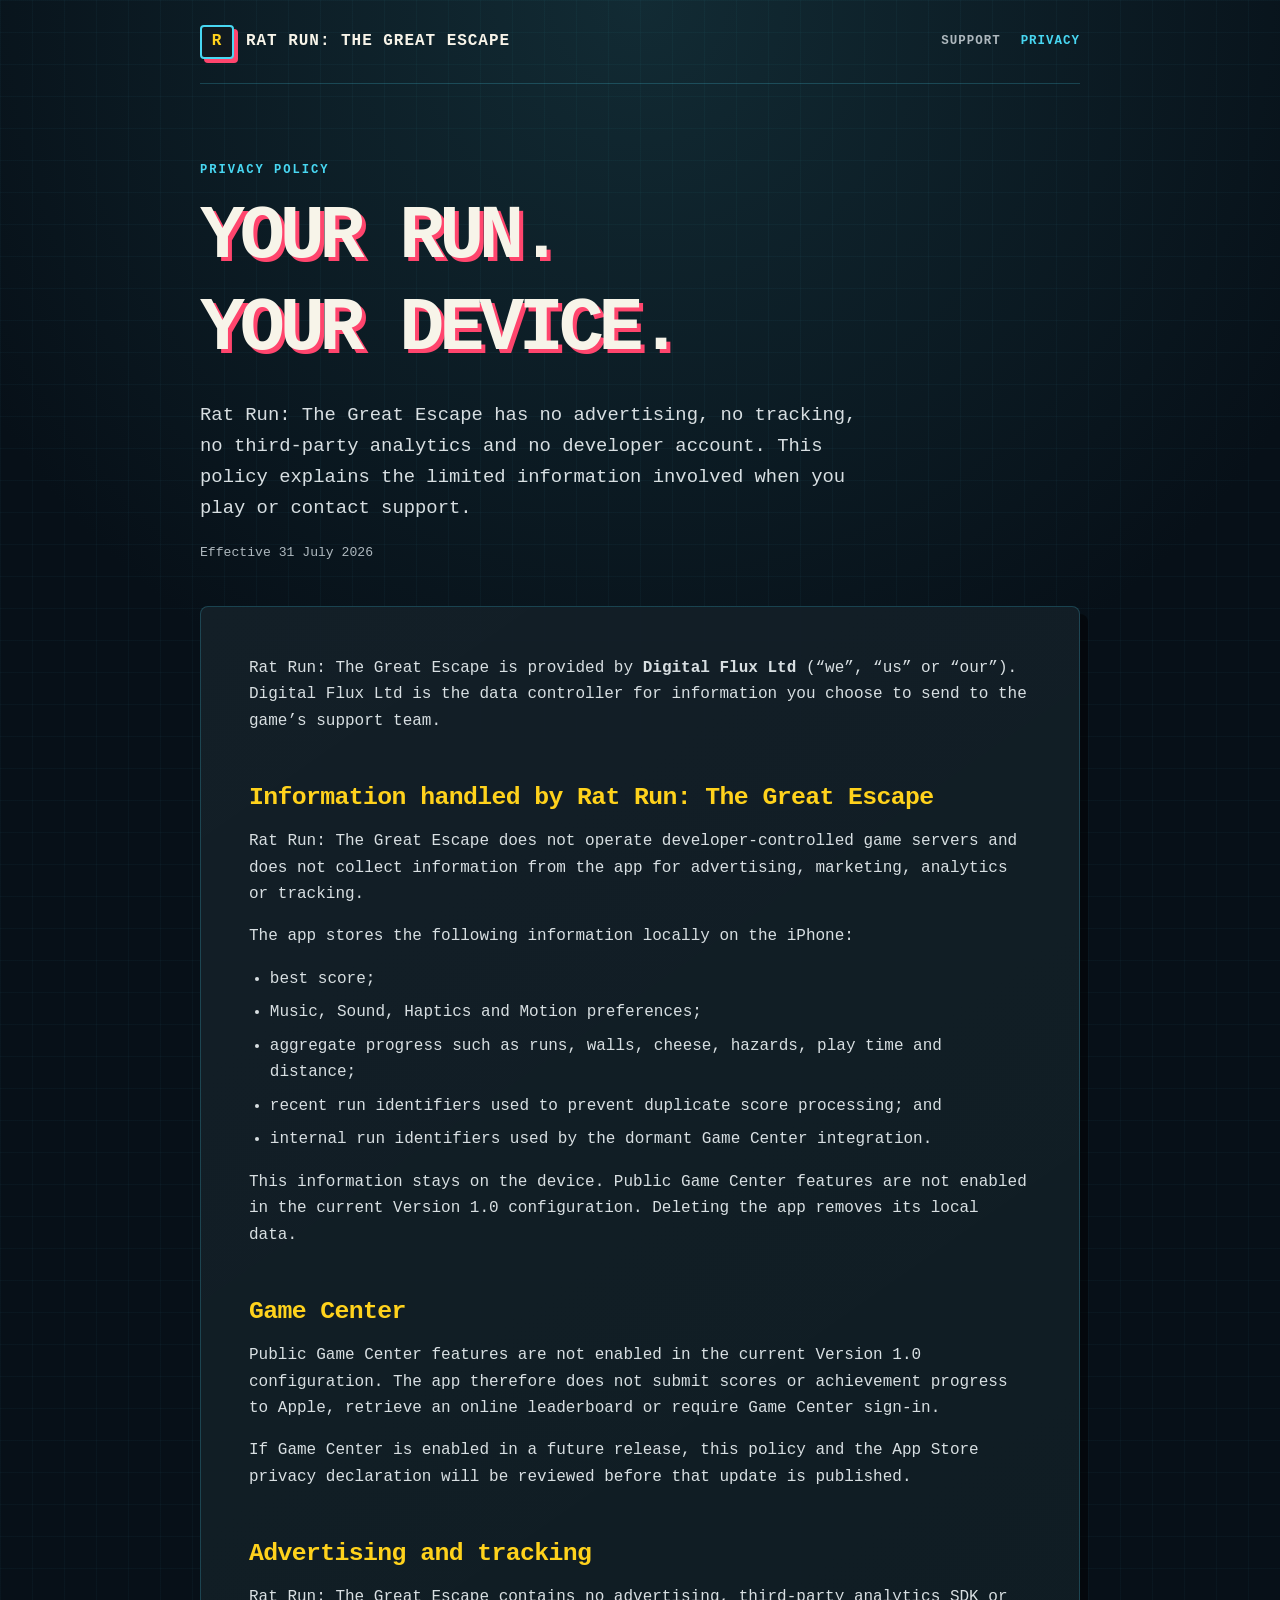
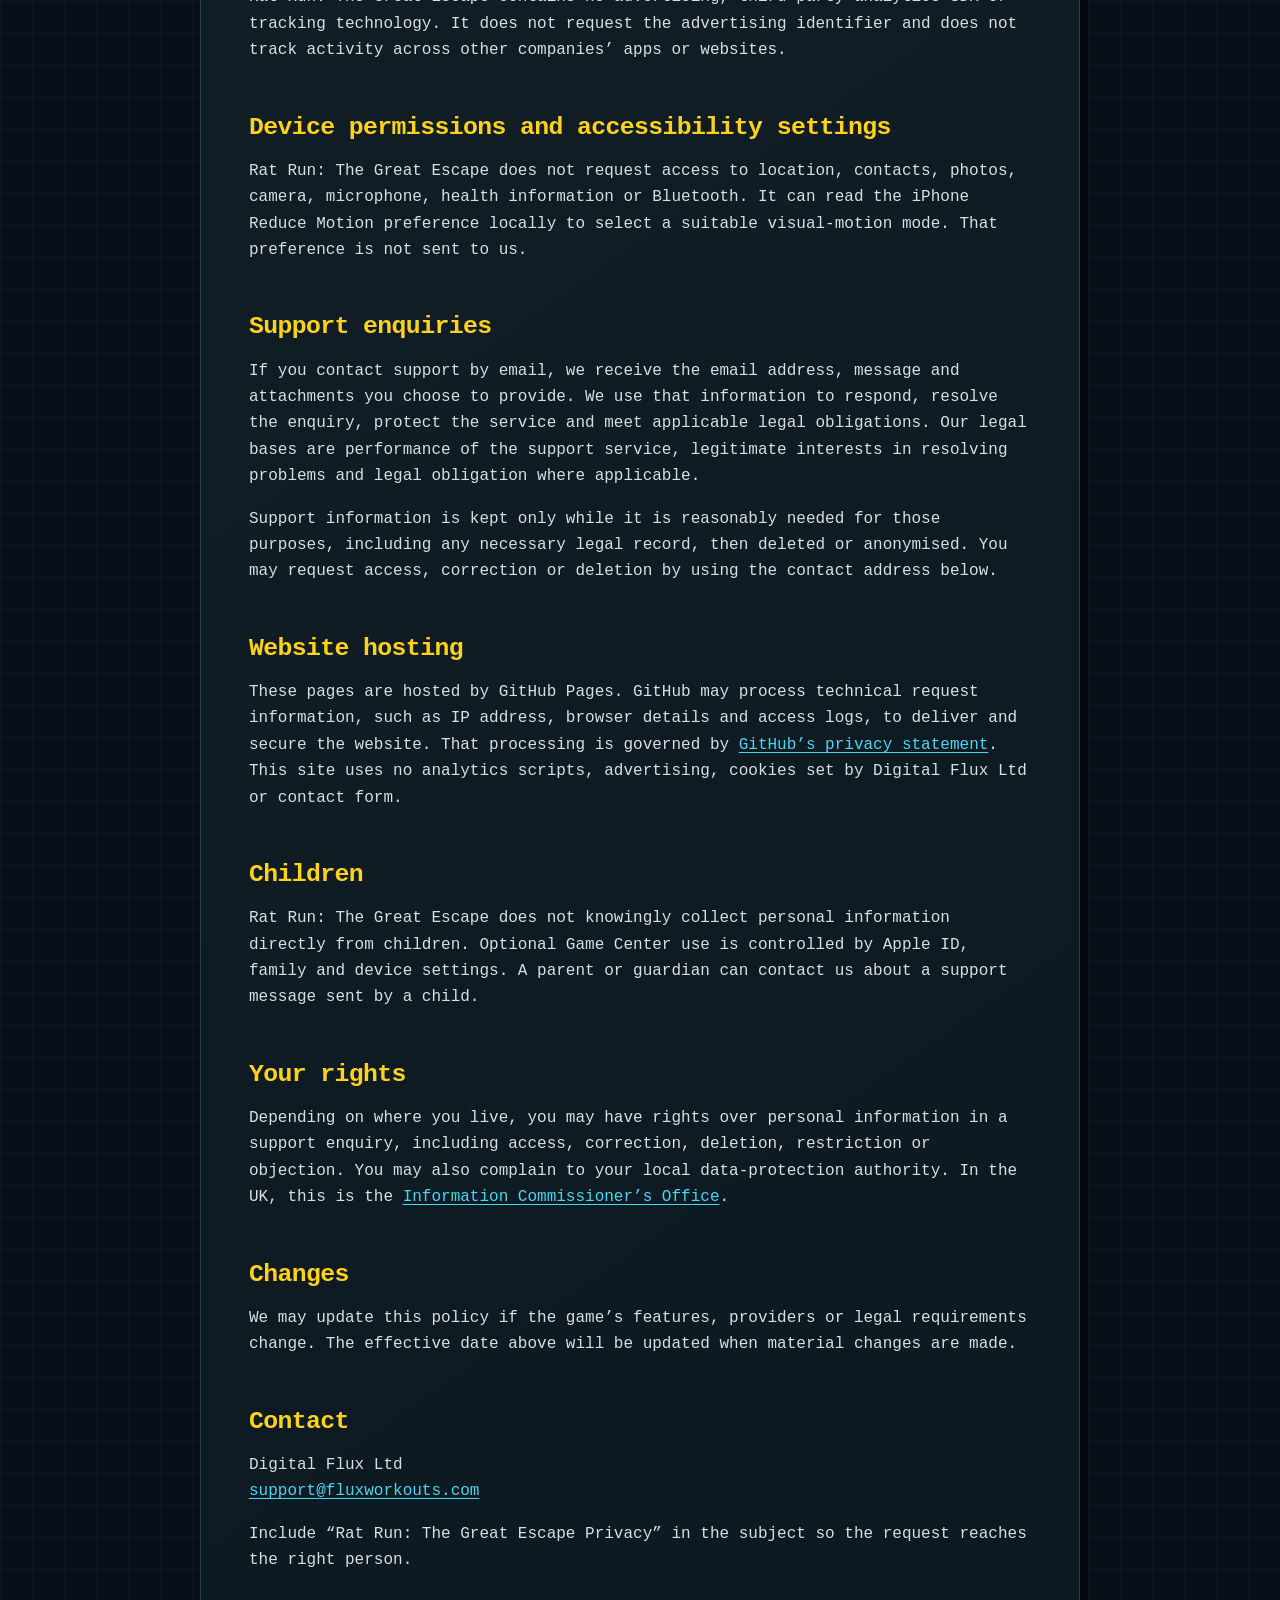
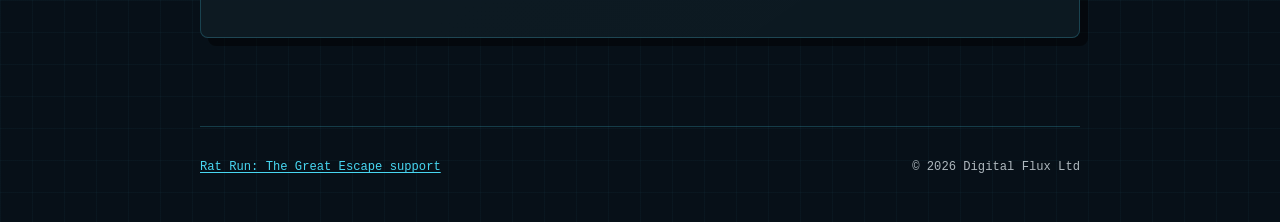
==== privacy/index.html @ 893f06e1 "Publish Rat Run support and privacy pages" ====
<!doctype html>
<html lang="en-GB">
<head>
    <meta charset="utf-8">
    <meta name="viewport" content="width=device-width, initial-scale=1">
    <meta name="description" content="Privacy policy for Rat Run: The Great Escape on iPhone. No ads, no tracking, no analytics and no developer-operated account or server.">
    <title>Privacy Policy — Rat Run: The Great Escape</title>
    <link rel="stylesheet" href="../styles.css">
</head>
<body>
    <div class="site-shell">
        <header class="site-header">
            <a class="brand" href="../" aria-label="Rat Run: The Great Escape home">
                <span class="brand-mark" aria-hidden="true">R</span>
                <span>RAT RUN: THE GREAT ESCAPE</span>
            </a>
            <nav class="site-nav" aria-label="Main navigation">
                <a href="../support/">Support</a>
                <a href="./" aria-current="page">Privacy</a>
            </nav>
        </header>

        <main>
            <p class="eyebrow">Privacy policy</p>
            <h1>YOUR RUN.<br>YOUR DEVICE.</h1>
            <p class="lede">
                Rat Run: The Great Escape has no advertising, no tracking, no
                third-party analytics and no developer account. This policy
                explains the limited information involved when you play or
                contact support.
            </p>
            <p class="meta">Effective 31 July 2026</p>

            <article class="content-panel">
                <p>
                    Rat Run: The Great Escape is provided by
                    <strong>Digital Flux Ltd</strong> (“we”, “us” or “our”).
                    Digital Flux Ltd is the data controller for information you
                    choose to send to the game’s support team.
                </p>

                <h2>Information handled by Rat Run: The Great Escape</h2>
                <p>
                    Rat Run: The Great Escape does not operate
                    developer-controlled game servers and does not collect
                    information from the app for advertising, marketing,
                    analytics or tracking.
                </p>
                <p>The app stores the following information locally on the iPhone:</p>
                <ul>
                    <li>best score;</li>
                    <li>Music, Sound, Haptics and Motion preferences;</li>
                    <li>aggregate progress such as runs, walls, cheese, hazards, play time and distance;</li>
                    <li>recent run identifiers used to prevent duplicate score processing; and</li>
                    <li>internal run identifiers used by the dormant Game Center integration.</li>
                </ul>
                <p>
                    This information stays on the device. Public Game Center
                    features are not enabled in the current Version 1.0
                    configuration. Deleting the app removes its local data.
                </p>

                <h2>Game Center</h2>
                <p>
                    Public Game Center features are not enabled in the current
                    Version 1.0 configuration. The app therefore does not
                    submit scores or achievement progress to Apple, retrieve an
                    online leaderboard or require Game Center sign-in.
                </p>
                <p>
                    If Game Center is enabled in a future release, this policy
                    and the App Store privacy declaration will be reviewed
                    before that update is published.
                </p>

                <h2>Advertising and tracking</h2>
                <p>
                    Rat Run: The Great Escape contains no advertising,
                    third-party analytics SDK or tracking technology. It does
                    not request the advertising identifier and does not track
                    activity across other companies’ apps or websites.
                </p>

                <h2>Device permissions and accessibility settings</h2>
                <p>
                    Rat Run: The Great Escape does not request access to
                    location, contacts, photos, camera, microphone, health
                    information or Bluetooth. It can read the iPhone Reduce
                    Motion preference locally to select a suitable visual-motion
                    mode. That preference is not sent to us.
                </p>

                <h2>Support enquiries</h2>
                <p>
                    If you contact support by email, we receive the email
                    address, message and attachments you choose to provide. We
                    use that information to respond, resolve the enquiry,
                    protect the service and meet applicable legal obligations.
                    Our legal bases are performance of the support service,
                    legitimate interests in resolving problems and legal
                    obligation where applicable.
                </p>
                <p>
                    Support information is kept only while it is reasonably
                    needed for those purposes, including any necessary legal
                    record, then deleted or anonymised. You may request access,
                    correction or deletion by using the contact address below.
                </p>

                <h2>Website hosting</h2>
                <p>
                    These pages are hosted by GitHub Pages. GitHub may process
                    technical request information, such as IP address, browser
                    details and access logs, to deliver and secure the website.
                    That processing is governed by
                    <a href="https://docs.github.com/en/site-policy/privacy-policies/github-general-privacy-statement">GitHub’s privacy statement</a>.
                    This site uses no analytics scripts, advertising, cookies
                    set by Digital Flux Ltd or contact form.
                </p>

                <h2>Children</h2>
                <p>
                    Rat Run: The Great Escape does not knowingly collect
                    personal information directly from children. Optional Game
                    Center use is controlled by Apple ID, family and device
                    settings. A parent or guardian can contact us about a
                    support message sent by a child.
                </p>

                <h2>Your rights</h2>
                <p>
                    Depending on where you live, you may have rights over
                    personal information in a support enquiry, including access,
                    correction, deletion, restriction or objection. You may
                    also complain to your local data-protection authority. In
                    the UK, this is the
                    <a href="https://ico.org.uk/make-a-complaint/">Information Commissioner’s Office</a>.
                </p>

                <h2>Changes</h2>
                <p>
                    We may update this policy if the game’s features, providers
                    or legal requirements change. The effective date above will
                    be updated when material changes are made.
                </p>

                <h2>Contact</h2>
                <p>
                    Digital Flux Ltd<br>
                    <a href="mailto:support@fluxworkouts.com?subject=Rat%20Run%3A%20The%20Great%20Escape%20Privacy">support@fluxworkouts.com</a>
                </p>
                <p>
                    Include “Rat Run: The Great Escape Privacy” in the subject
                    so the request reaches the right person.
                </p>
            </article>
        </main>

        <footer class="site-footer">
            <p><a href="../support/">Rat Run: The Great Escape support</a></p>
            <p>© 2026 Digital Flux Ltd</p>
        </footer>
    </div>
</body>
</html>
---- styles.css ----
:root {
    color-scheme: dark;
    --ink: #f7f4e9;
    --muted: #aeb8be;
    --night: #071018;
    --panel: #0d1a22;
    --panel-strong: #111f28;
    --cyan: #48d7f2;
    --cyan-dark: #146378;
    --cheese: #ffd21c;
    --pink: #ff456d;
    --line: rgba(72, 215, 242, 0.22);
    --shadow: rgba(0, 0, 0, 0.48);
    font-family: ui-monospace, "SFMono-Regular", Menlo, Monaco, Consolas,
        "Liberation Mono", monospace;
}

* {
    box-sizing: border-box;
}

html {
    min-height: 100%;
    background: var(--night);
    scroll-behavior: smooth;
}

body {
    min-height: 100vh;
    margin: 0;
    color: var(--ink);
    background:
        linear-gradient(rgba(72, 215, 242, 0.035) 1px, transparent 1px),
        linear-gradient(90deg, rgba(72, 215, 242, 0.035) 1px, transparent 1px),
        radial-gradient(circle at 50% 0%, #122b34 0, var(--night) 48rem);
    background-size: 32px 32px, 32px 32px, auto;
    line-height: 1.65;
}

a {
    color: var(--cyan);
    text-underline-offset: 0.2em;
}

a:hover,
a:focus-visible {
    color: #91edff;
}

.site-shell {
    width: min(100% - 32px, 880px);
    margin: 0 auto;
}

.site-header {
    display: flex;
    align-items: center;
    justify-content: space-between;
    gap: 24px;
    min-height: 84px;
    border-bottom: 1px solid var(--line);
}

.brand {
    display: inline-flex;
    align-items: center;
    gap: 12px;
    color: var(--ink);
    font-weight: 900;
    letter-spacing: 0.06em;
    text-decoration: none;
}

.brand-mark {
    display: grid;
    width: 34px;
    height: 34px;
    place-items: center;
    border: 2px solid var(--cyan);
    border-radius: 4px;
    background: #111a20;
    color: var(--cheese);
    box-shadow: 4px 4px 0 var(--pink);
}

.site-nav {
    display: flex;
    flex-wrap: wrap;
    gap: 8px 20px;
}

.site-nav a {
    color: var(--muted);
    font-size: 0.78rem;
    font-weight: 800;
    letter-spacing: 0.08em;
    text-decoration: none;
    text-transform: uppercase;
}

.site-nav a[aria-current="page"] {
    color: var(--cyan);
}

main {
    padding: 76px 0 88px;
}

.eyebrow {
    margin: 0 0 12px;
    color: var(--cyan);
    font-size: 0.76rem;
    font-weight: 900;
    letter-spacing: 0.16em;
    text-transform: uppercase;
}

h1,
h2,
h3 {
    line-height: 1.22;
}

h1 {
    max-width: 720px;
    margin: 0;
    font-size: clamp(2.35rem, 8vw, 4.7rem);
    letter-spacing: -0.07em;
    text-wrap: balance;
    text-shadow: 4px 4px 0 var(--pink);
}

h2 {
    margin: 3rem 0 0.8rem;
    color: var(--cheese);
    font-size: clamp(1.2rem, 3vw, 1.55rem);
    letter-spacing: -0.025em;
}

h3 {
    margin: 2rem 0 0.55rem;
    font-size: 1rem;
}

p,
li {
    color: #d8dfe2;
}

.lede {
    max-width: 680px;
    margin: 24px 0 0;
    color: #d8dfe2;
    font-size: clamp(1rem, 2vw, 1.18rem);
}

.meta {
    margin: 18px 0 0;
    color: var(--muted);
    font-size: 0.82rem;
}

.card-grid {
    display: grid;
    grid-template-columns: repeat(2, minmax(0, 1fr));
    gap: 18px;
    margin-top: 46px;
}

.card,
.content-panel {
    border: 1px solid var(--line);
    border-radius: 8px;
    background:
        linear-gradient(145deg, rgba(255, 255, 255, 0.028), transparent),
        rgba(13, 26, 34, 0.94);
    box-shadow: 8px 8px 0 var(--shadow);
}

.card {
    display: block;
    min-height: 195px;
    padding: 24px;
    color: var(--ink);
    text-decoration: none;
}

.card:hover,
.card:focus-visible {
    border-color: rgba(72, 215, 242, 0.72);
    transform: translate(-2px, -2px);
    box-shadow: 10px 10px 0 var(--shadow);
}

.card .number {
    color: var(--pink);
    font-size: 0.75rem;
    font-weight: 900;
}

.card h2 {
    margin: 20px 0 8px;
}

.card p {
    margin: 0;
    color: var(--muted);
}

.content-panel {
    margin-top: 42px;
    padding: clamp(22px, 5vw, 48px);
}

.content-panel > :first-child {
    margin-top: 0;
}

ul,
ol {
    padding-left: 1.3rem;
}

li + li {
    margin-top: 0.45rem;
}

.callout {
    margin: 30px 0;
    padding: 18px 20px;
    border-left: 4px solid var(--cyan);
    background: rgba(72, 215, 242, 0.08);
}

.callout p {
    margin: 0;
}

.contact-button {
    display: inline-flex;
    align-items: center;
    min-height: 48px;
    margin-top: 10px;
    padding: 0 20px;
    border: 2px solid var(--cyan);
    border-radius: 5px;
    background: var(--cyan);
    color: #031116;
    font-size: 0.86rem;
    font-weight: 900;
    letter-spacing: 0.06em;
    text-decoration: none;
    text-transform: uppercase;
    box-shadow: 4px 4px 0 var(--pink);
}

.contact-button:hover,
.contact-button:focus-visible {
    color: #031116;
    background: #8aecff;
}

.site-footer {
    display: flex;
    flex-wrap: wrap;
    justify-content: space-between;
    gap: 14px 24px;
    padding: 30px 0 44px;
    border-top: 1px solid var(--line);
    color: var(--muted);
    font-size: 0.76rem;
}

.site-footer p {
    margin: 0;
    color: inherit;
}

@media (max-width: 640px) {
    .site-header {
        align-items: flex-start;
        flex-direction: column;
        justify-content: center;
        min-height: 118px;
        padding: 22px 0;
    }

    main {
        padding-top: 52px;
    }

    .card-grid {
        grid-template-columns: 1fr;
    }

    .site-footer {
        flex-direction: column;
    }
}

@media (prefers-reduced-motion: reduce) {
    html {
        scroll-behavior: auto;
    }

    .card {
        transition: none;
    }
}
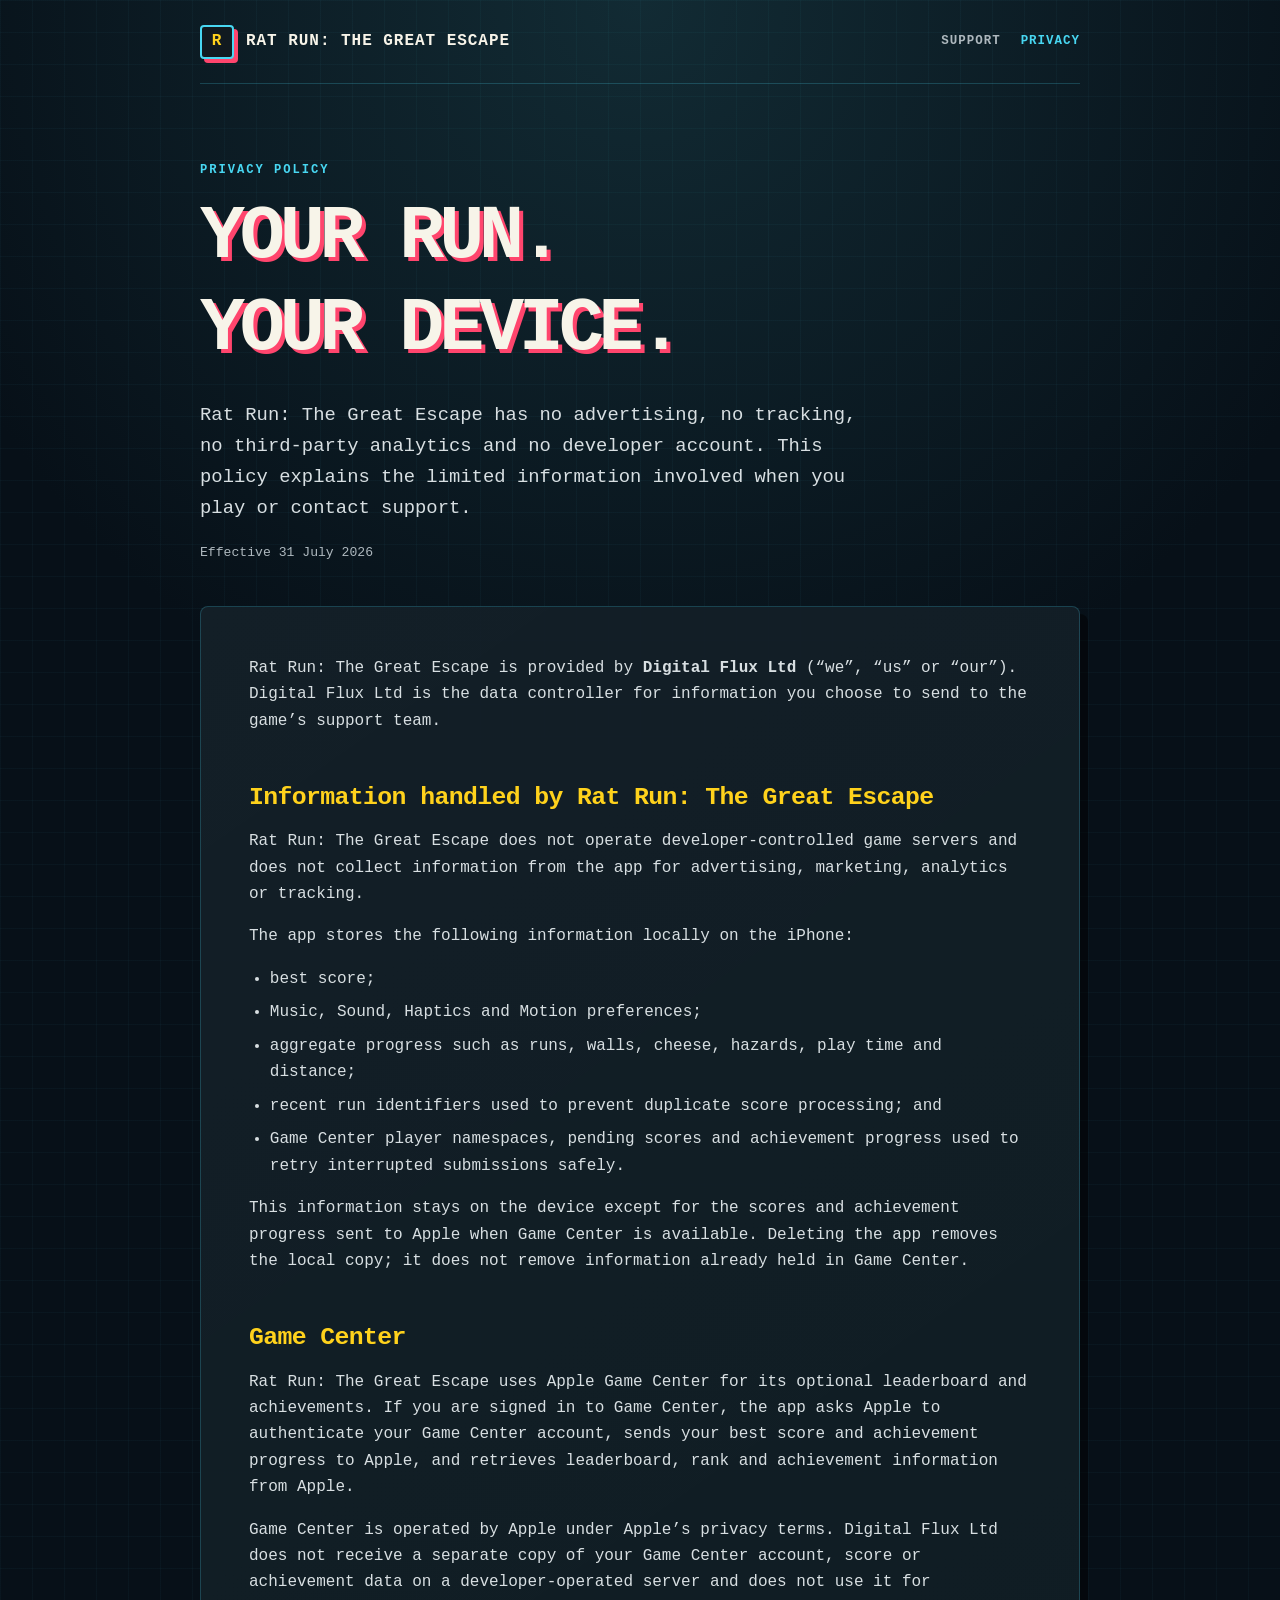
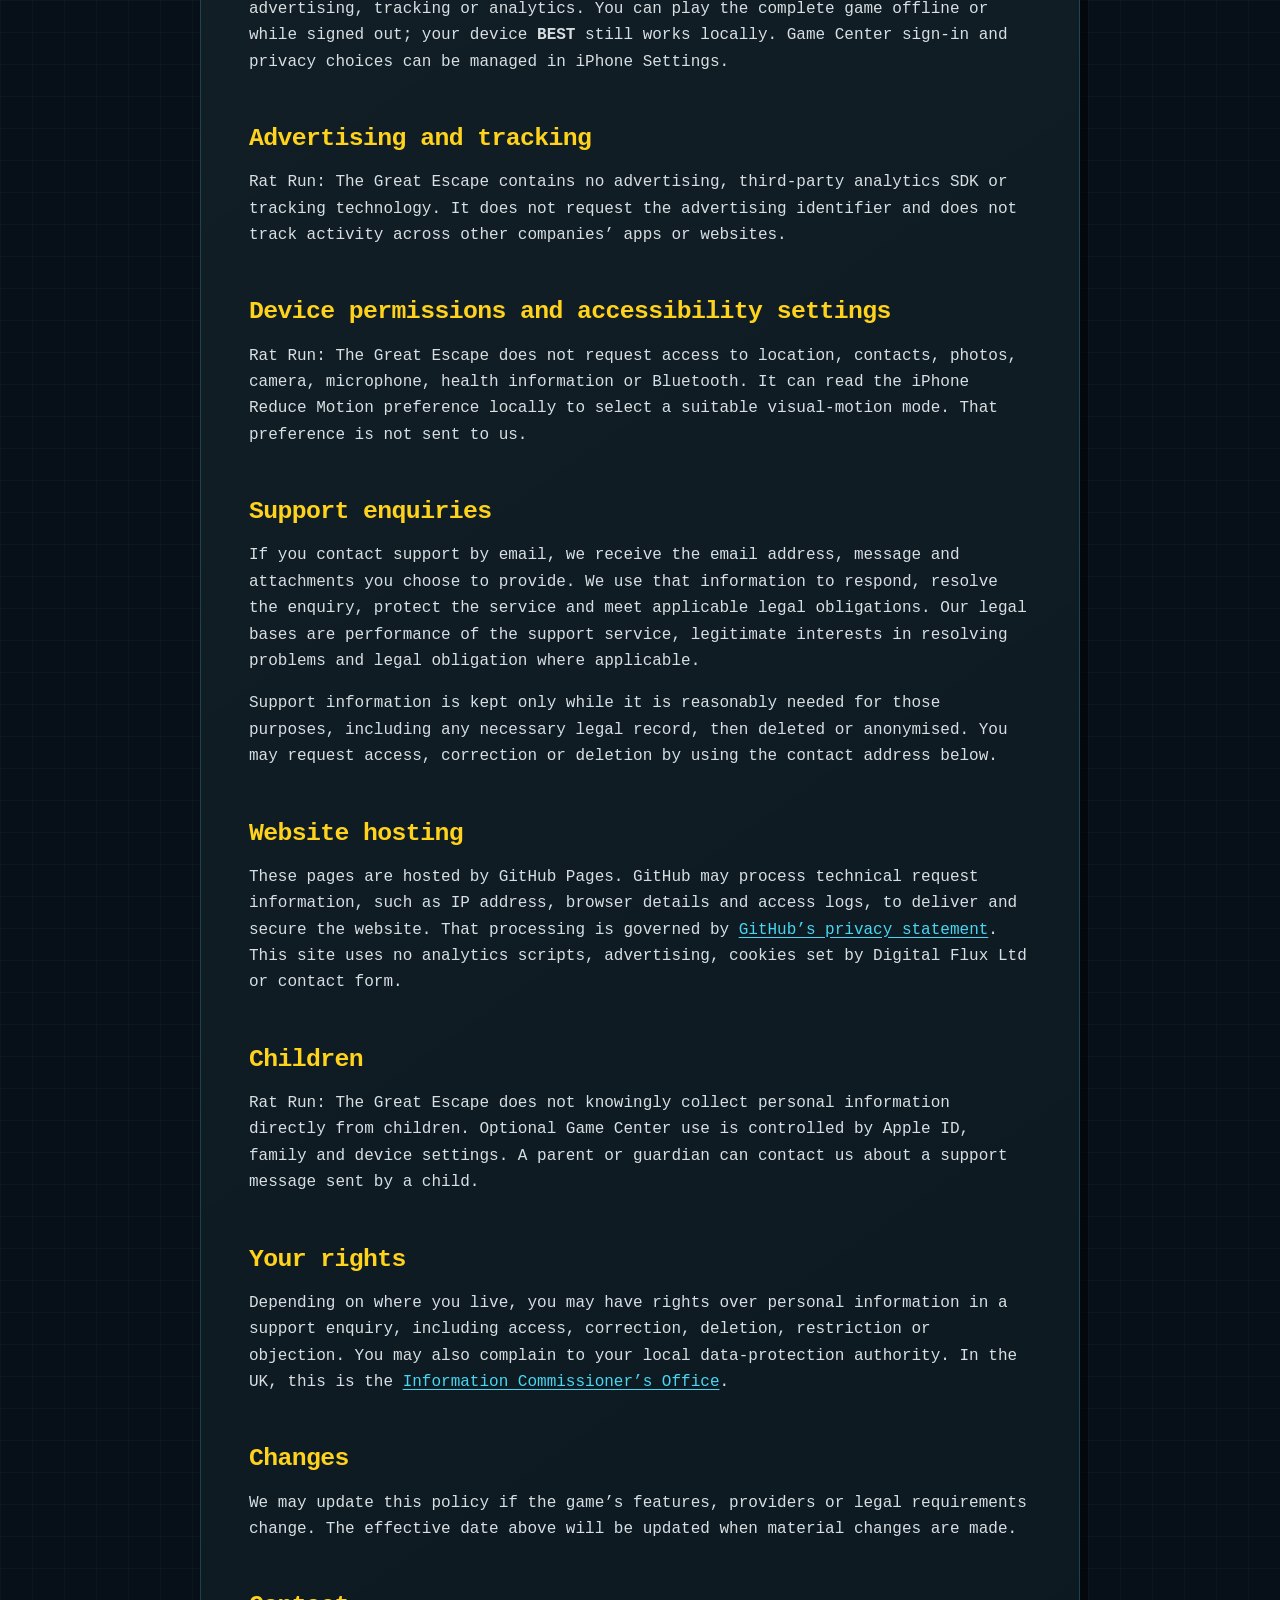
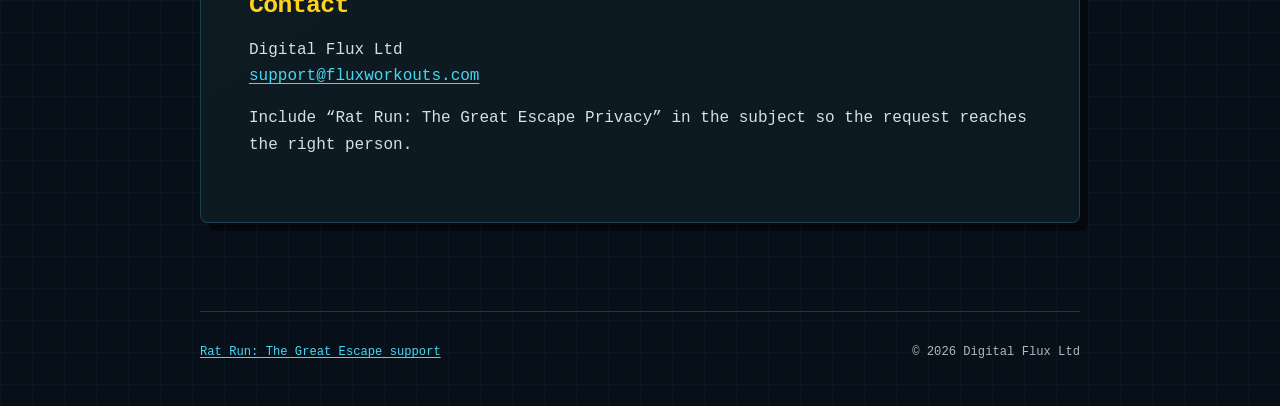
==== commit c3e235ec: "Document Game Center support and privacy" ====
--- a/privacy/index.html
+++ b/privacy/index.html
@@ -52,25 +52,34 @@
                     <li>Music, Sound, Haptics and Motion preferences;</li>
                     <li>aggregate progress such as runs, walls, cheese, hazards, play time and distance;</li>
                     <li>recent run identifiers used to prevent duplicate score processing; and</li>
-                    <li>internal run identifiers used by the dormant Game Center integration.</li>
+                    <li>Game Center player namespaces, pending scores and achievement progress used to retry interrupted submissions safely.</li>
                 </ul>
                 <p>
-                    This information stays on the device. Public Game Center
-                    features are not enabled in the current Version 1.0
-                    configuration. Deleting the app removes its local data.
+                    This information stays on the device except for the scores
+                    and achievement progress sent to Apple when Game Center is
+                    available. Deleting the app removes the local copy; it does
+                    not remove information already held in Game Center.
                 </p>
 
                 <h2>Game Center</h2>
                 <p>
-                    Public Game Center features are not enabled in the current
-                    Version 1.0 configuration. The app therefore does not
-                    submit scores or achievement progress to Apple, retrieve an
-                    online leaderboard or require Game Center sign-in.
+                    Rat Run: The Great Escape uses Apple Game Center for its
+                    optional leaderboard and achievements. If you are signed
+                    in to Game Center, the app asks Apple to authenticate your
+                    Game Center account, sends your best score and achievement
+                    progress to Apple, and retrieves leaderboard, rank and
+                    achievement information from Apple.
                 </p>
                 <p>
-                    If Game Center is enabled in a future release, this policy
-                    and the App Store privacy declaration will be reviewed
-                    before that update is published.
+                    Game Center is operated by Apple under Apple’s privacy
+                    terms. Digital Flux Ltd does not receive a separate copy of
+                    your Game Center account, score or achievement data on a
+                    developer-operated server and does not use it for
+                    advertising, tracking or analytics. You can play the
+                    complete game offline or while signed out; your device
+                    <strong>BEST</strong> still works locally. Game Center
+                    sign-in and privacy choices can be managed in iPhone
+                    Settings.
                 </p>
 
                 <h2>Advertising and tracking</h2>
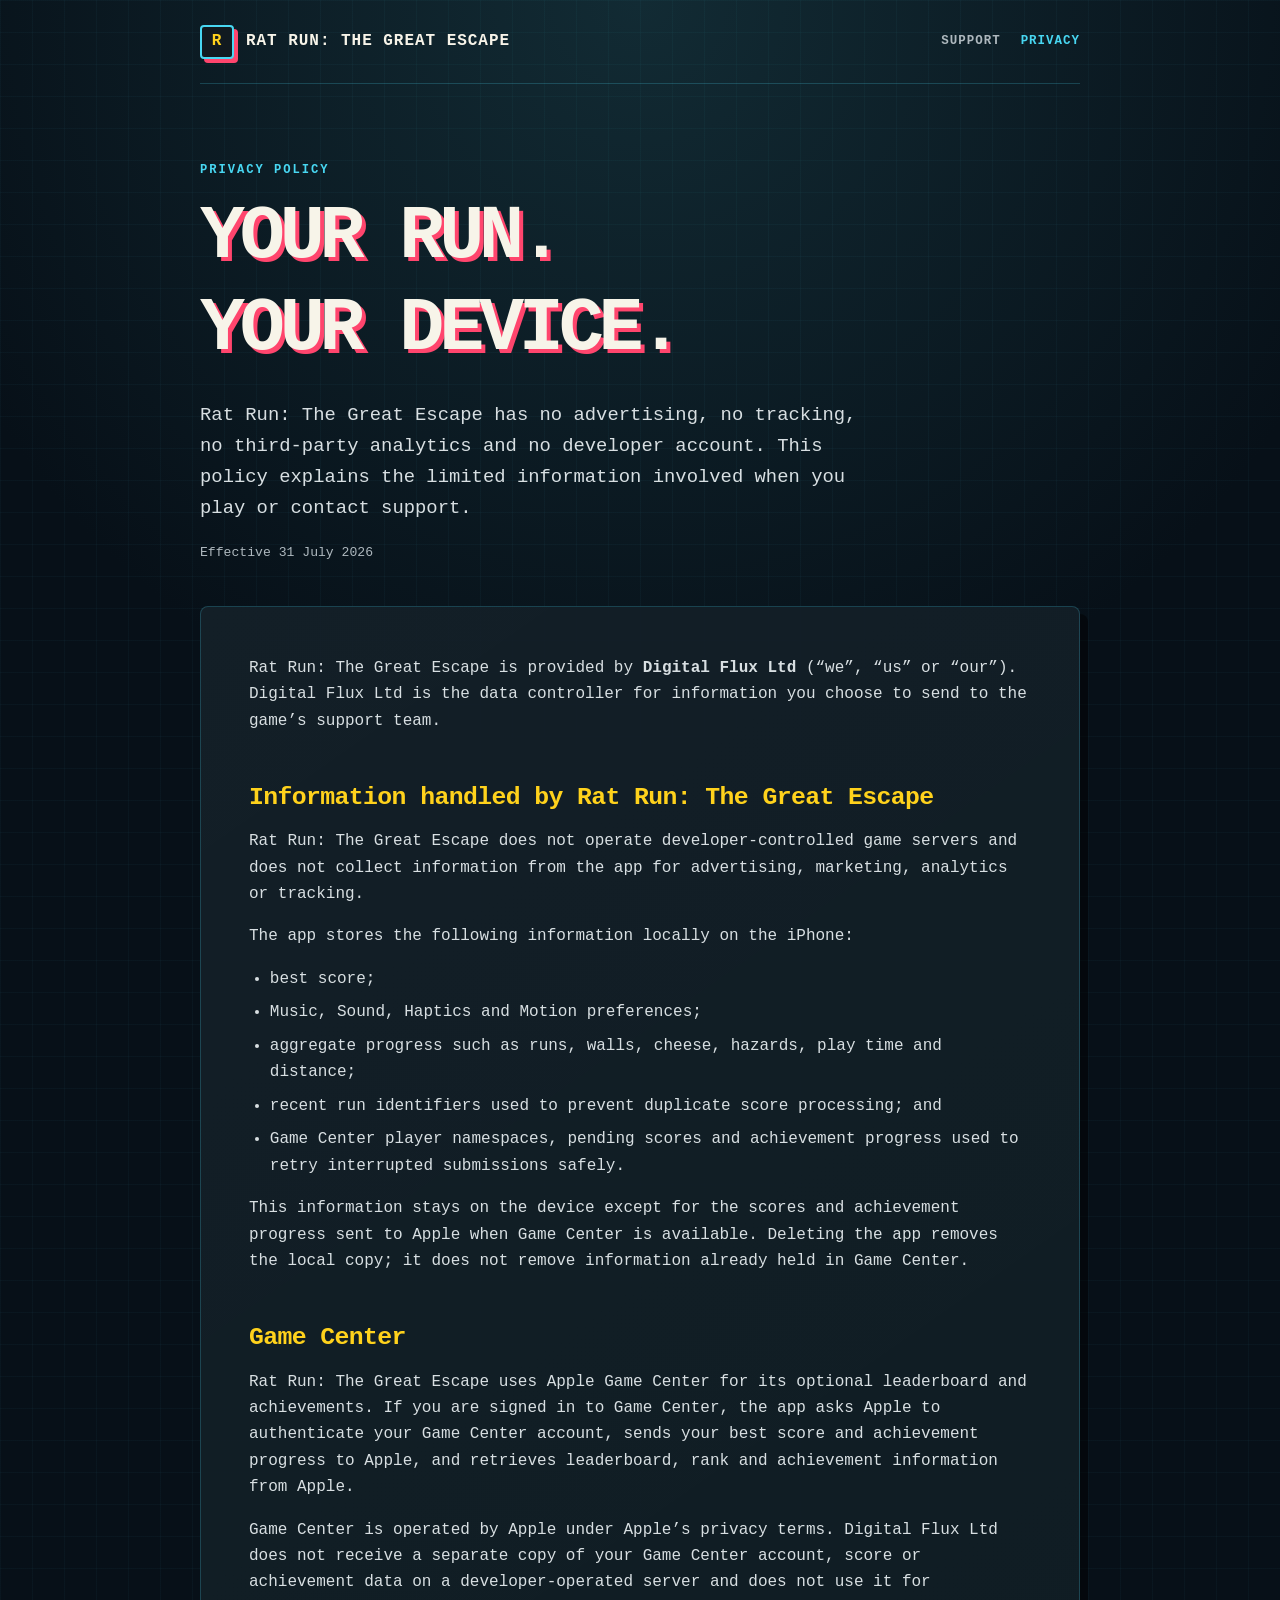
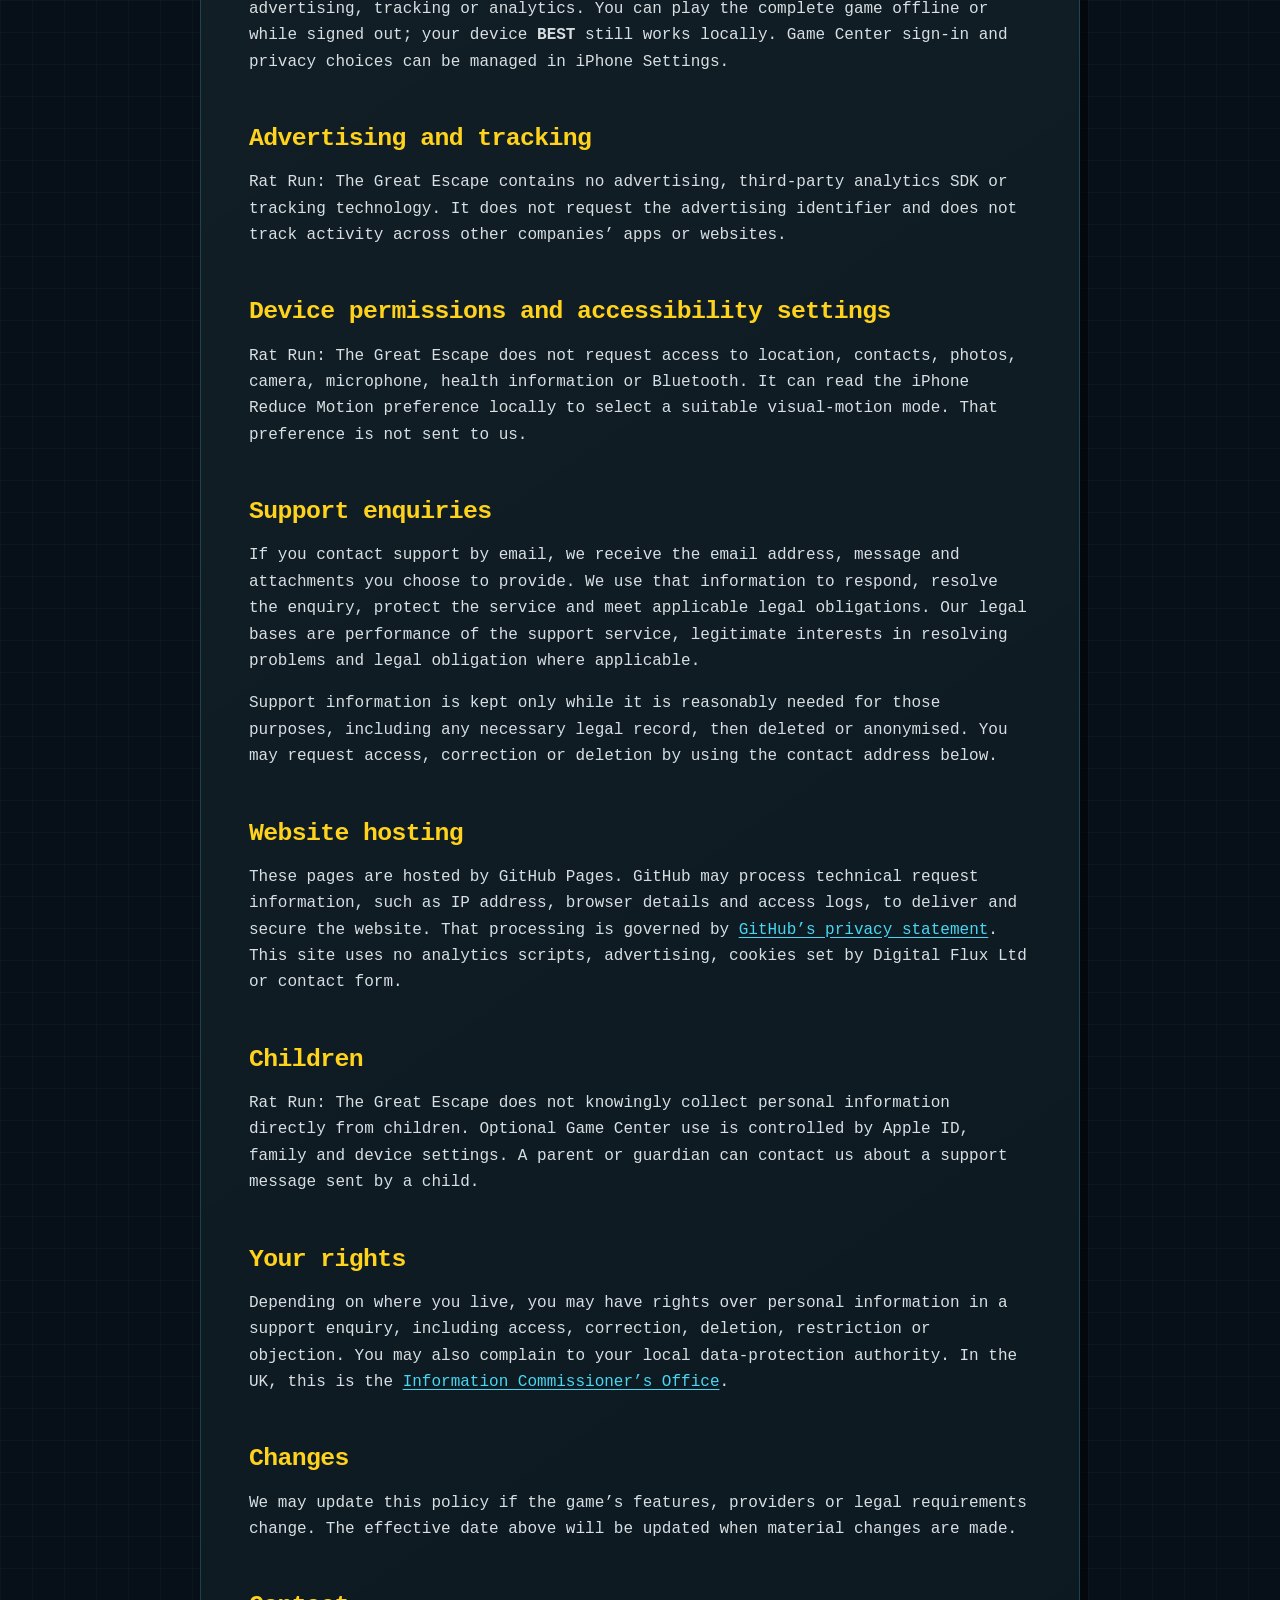
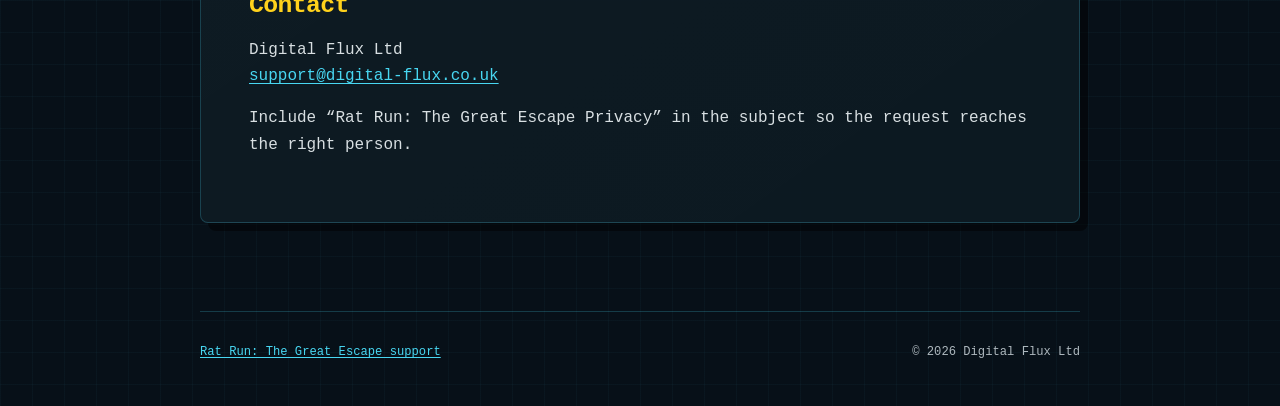
==== commit 96364ddc: "Update support email address" ====
--- a/privacy/index.html
+++ b/privacy/index.html
@@ -156,7 +156,7 @@
                 <h2>Contact</h2>
                 <p>
                     Digital Flux Ltd<br>
-                    <a href="mailto:support@fluxworkouts.com?subject=Rat%20Run%3A%20The%20Great%20Escape%20Privacy">support@fluxworkouts.com</a>
+                    <a href="mailto:support@digital-flux.co.uk?subject=Rat%20Run%3A%20The%20Great%20Escape%20Privacy">support@digital-flux.co.uk</a>
                 </p>
                 <p>
                     Include “Rat Run: The Great Escape Privacy” in the subject
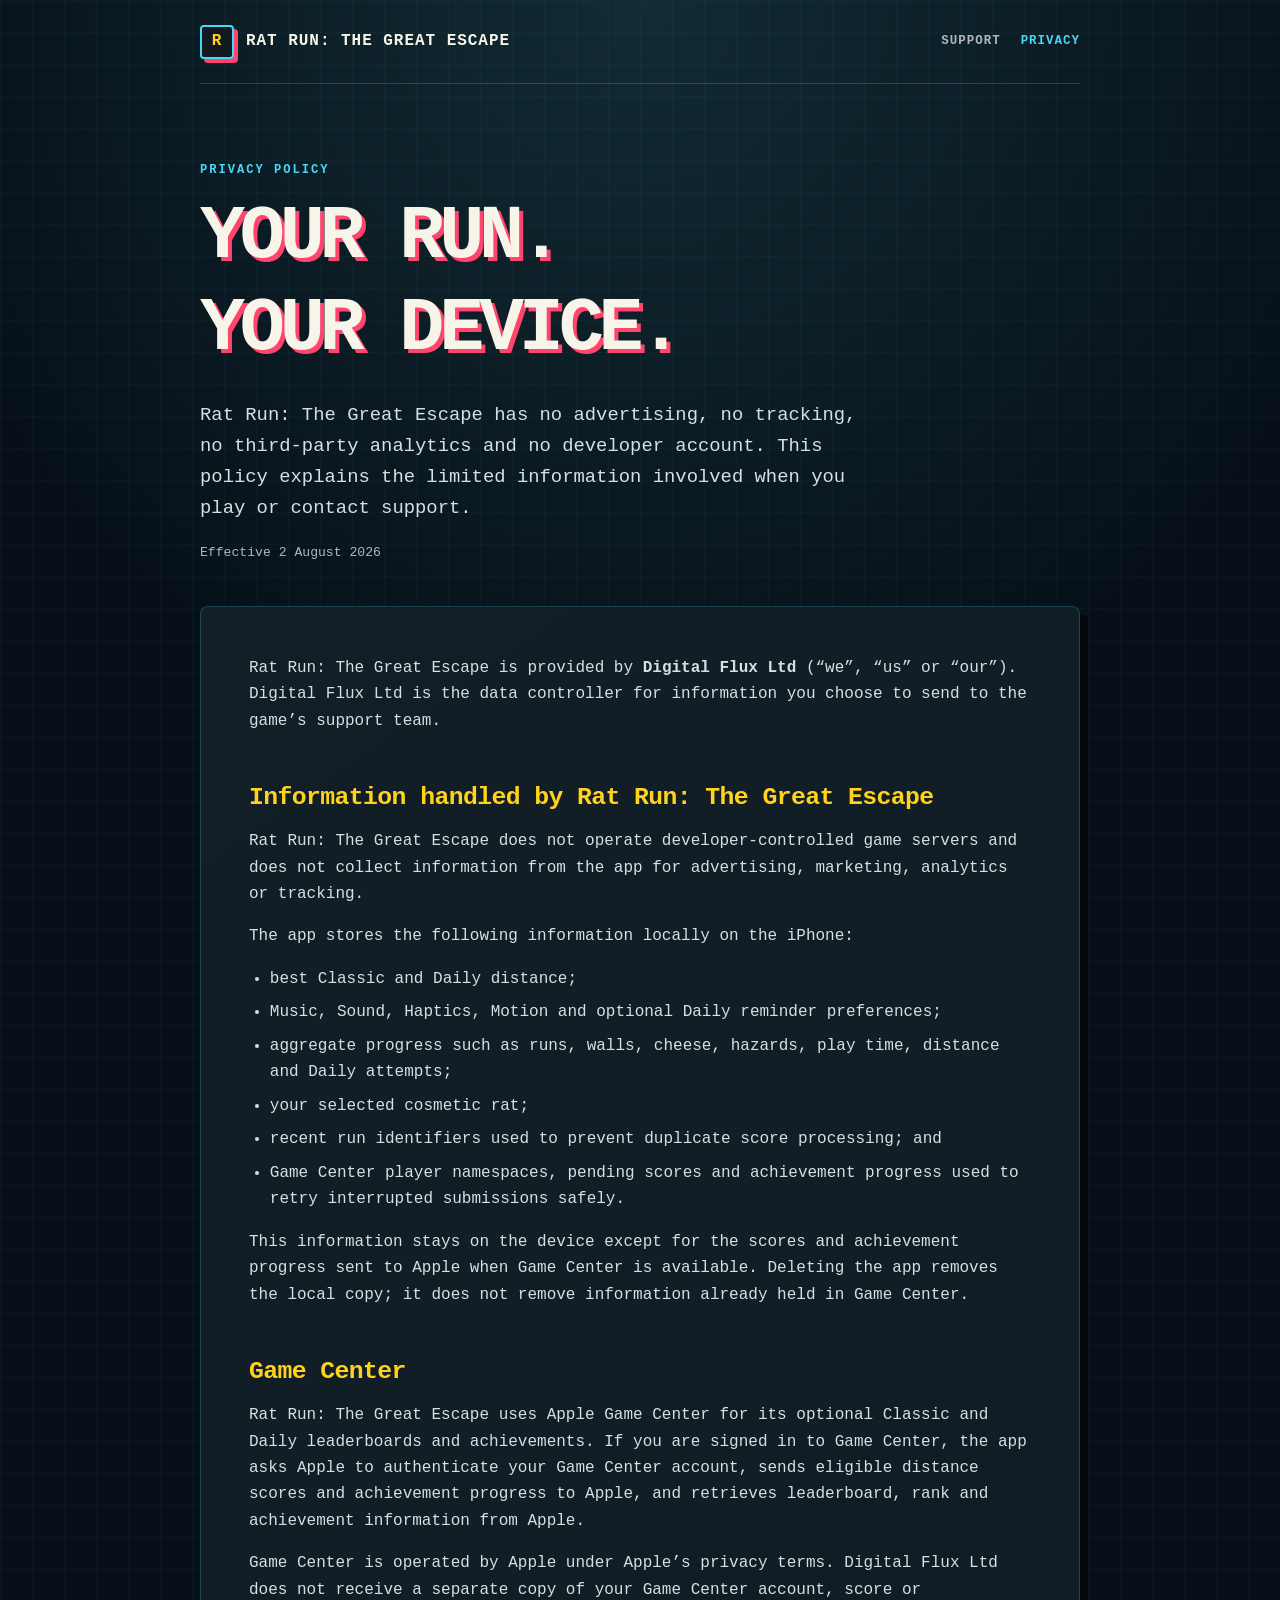
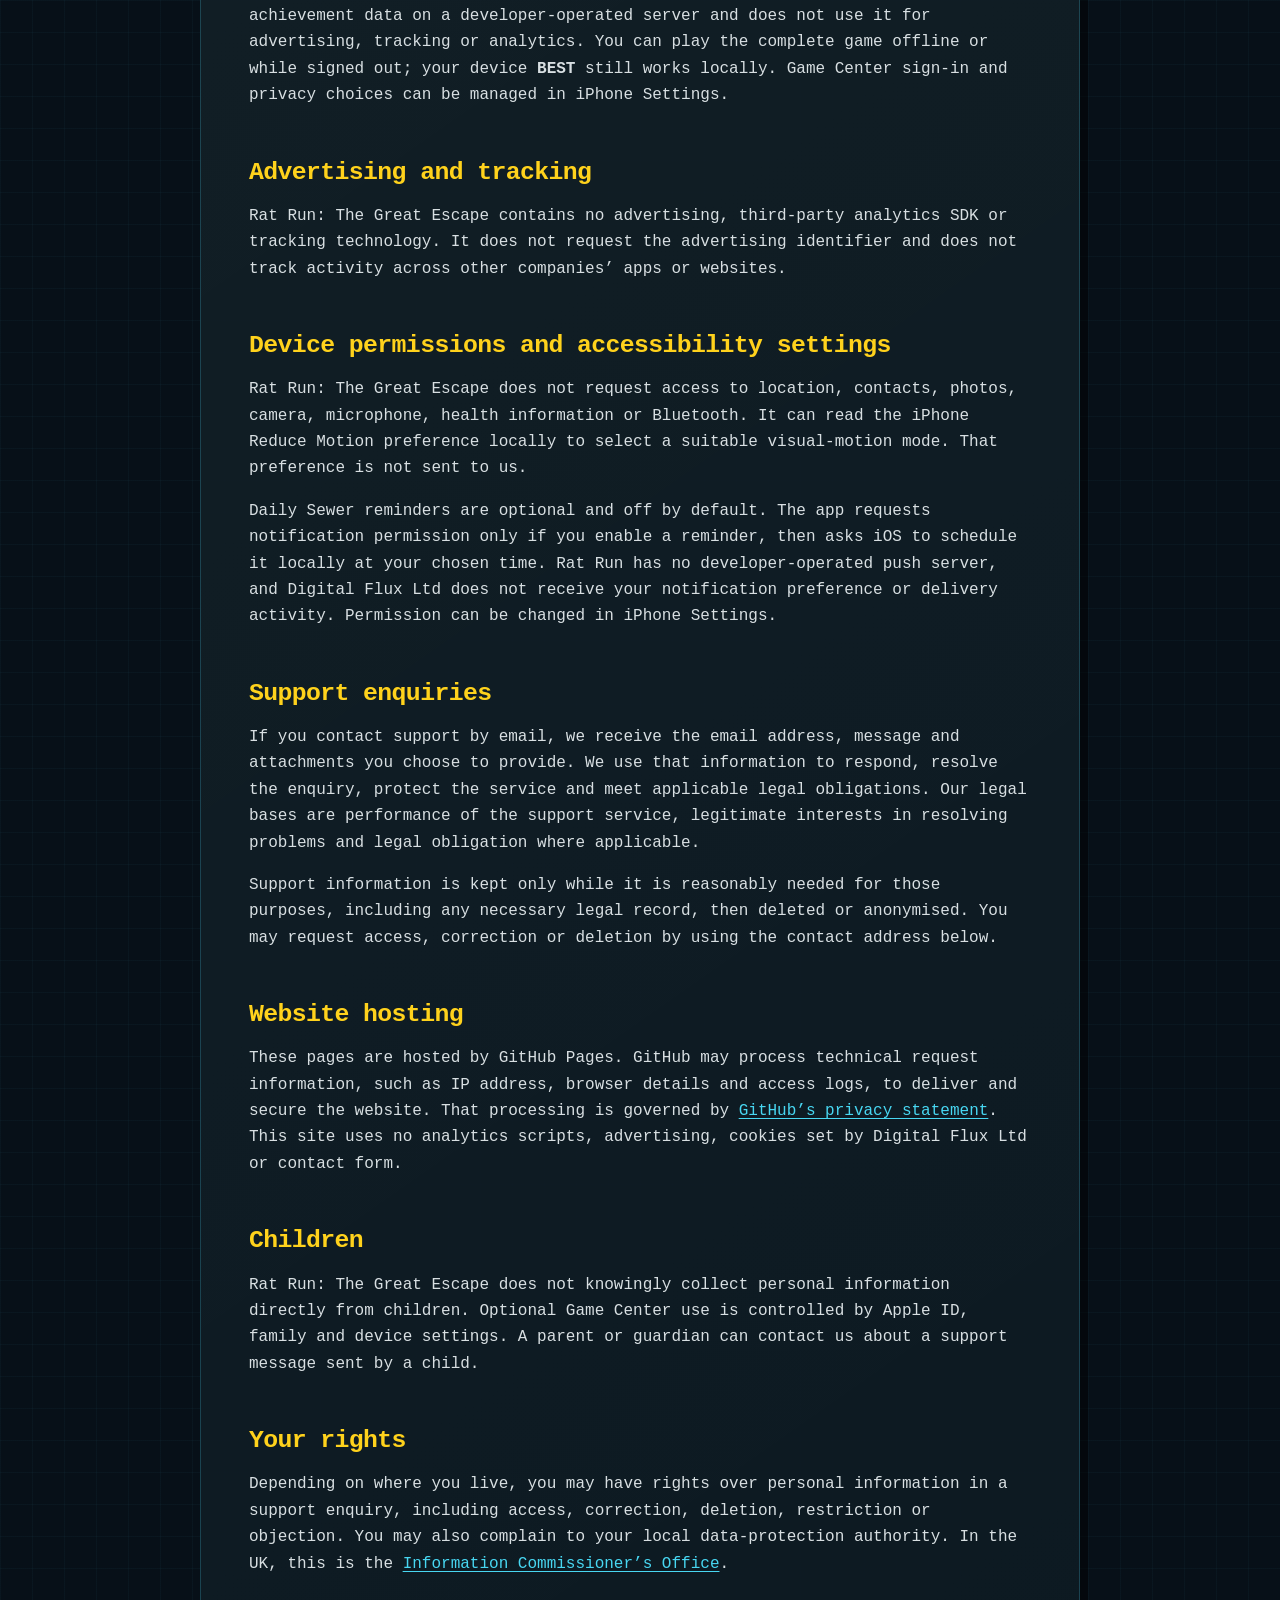
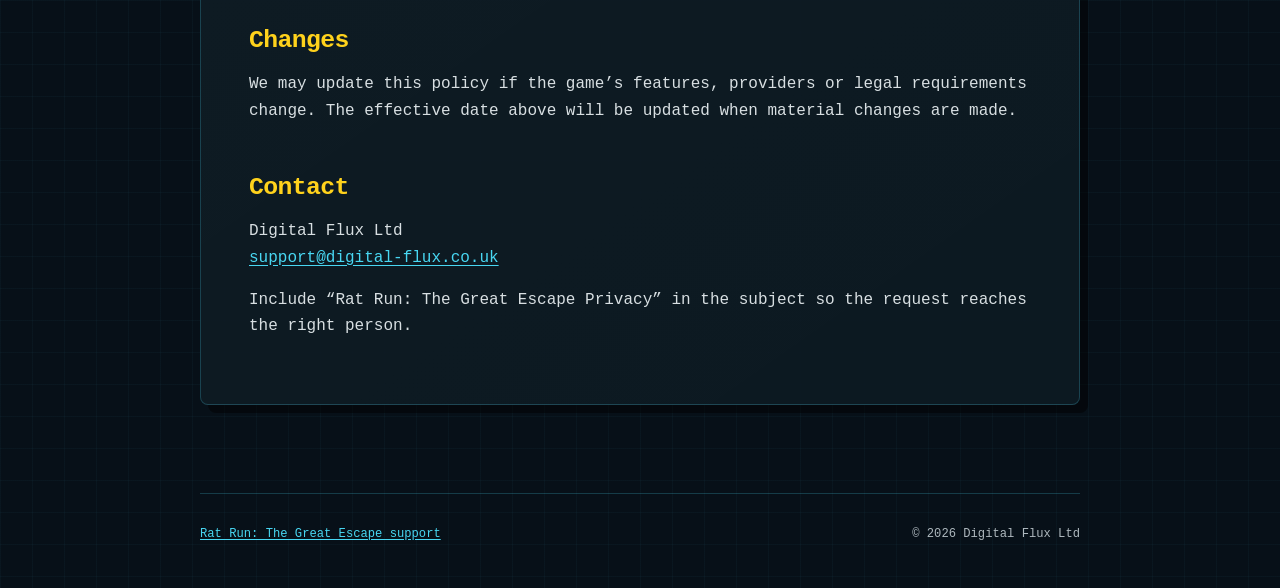
==== commit b595f95b: "Document Daily Sewer and rat progression" ====
--- a/privacy/index.html
+++ b/privacy/index.html
@@ -29,7 +29,7 @@
                 explains the limited information involved when you play or
                 contact support.
             </p>
-            <p class="meta">Effective 31 July 2026</p>
+            <p class="meta">Effective 2 August 2026</p>
 
             <article class="content-panel">
                 <p>
@@ -48,9 +48,12 @@
                 </p>
                 <p>The app stores the following information locally on the iPhone:</p>
                 <ul>
-                    <li>best score;</li>
-                    <li>Music, Sound, Haptics and Motion preferences;</li>
-                    <li>aggregate progress such as runs, walls, cheese, hazards, play time and distance;</li>
+                    <li>best Classic and Daily distance;</li>
+                    <li>Music, Sound, Haptics, Motion and optional Daily reminder
+                    preferences;</li>
+                    <li>aggregate progress such as runs, walls, cheese, hazards,
+                    play time, distance and Daily attempts;</li>
+                    <li>your selected cosmetic rat;</li>
                     <li>recent run identifiers used to prevent duplicate score processing; and</li>
                     <li>Game Center player namespaces, pending scores and achievement progress used to retry interrupted submissions safely.</li>
                 </ul>
@@ -64,11 +67,12 @@
                 <h2>Game Center</h2>
                 <p>
                     Rat Run: The Great Escape uses Apple Game Center for its
-                    optional leaderboard and achievements. If you are signed
-                    in to Game Center, the app asks Apple to authenticate your
-                    Game Center account, sends your best score and achievement
-                    progress to Apple, and retrieves leaderboard, rank and
-                    achievement information from Apple.
+                    optional Classic and Daily leaderboards and achievements.
+                    If you are signed in to Game Center, the app asks Apple to
+                    authenticate your Game Center account, sends eligible
+                    distance scores and achievement progress to Apple, and
+                    retrieves leaderboard, rank and achievement information
+                    from Apple.
                 </p>
                 <p>
                     Game Center is operated by Apple under Apple’s privacy
@@ -97,6 +101,15 @@
                     information or Bluetooth. It can read the iPhone Reduce
                     Motion preference locally to select a suitable visual-motion
                     mode. That preference is not sent to us.
+                </p>
+                <p>
+                    Daily Sewer reminders are optional and off by default. The
+                    app requests notification permission only if you enable a
+                    reminder, then asks iOS to schedule it locally at your
+                    chosen time. Rat Run has no developer-operated push server,
+                    and Digital Flux Ltd does not receive your notification
+                    preference or delivery activity. Permission can be changed
+                    in iPhone Settings.
                 </p>
 
                 <h2>Support enquiries</h2>
